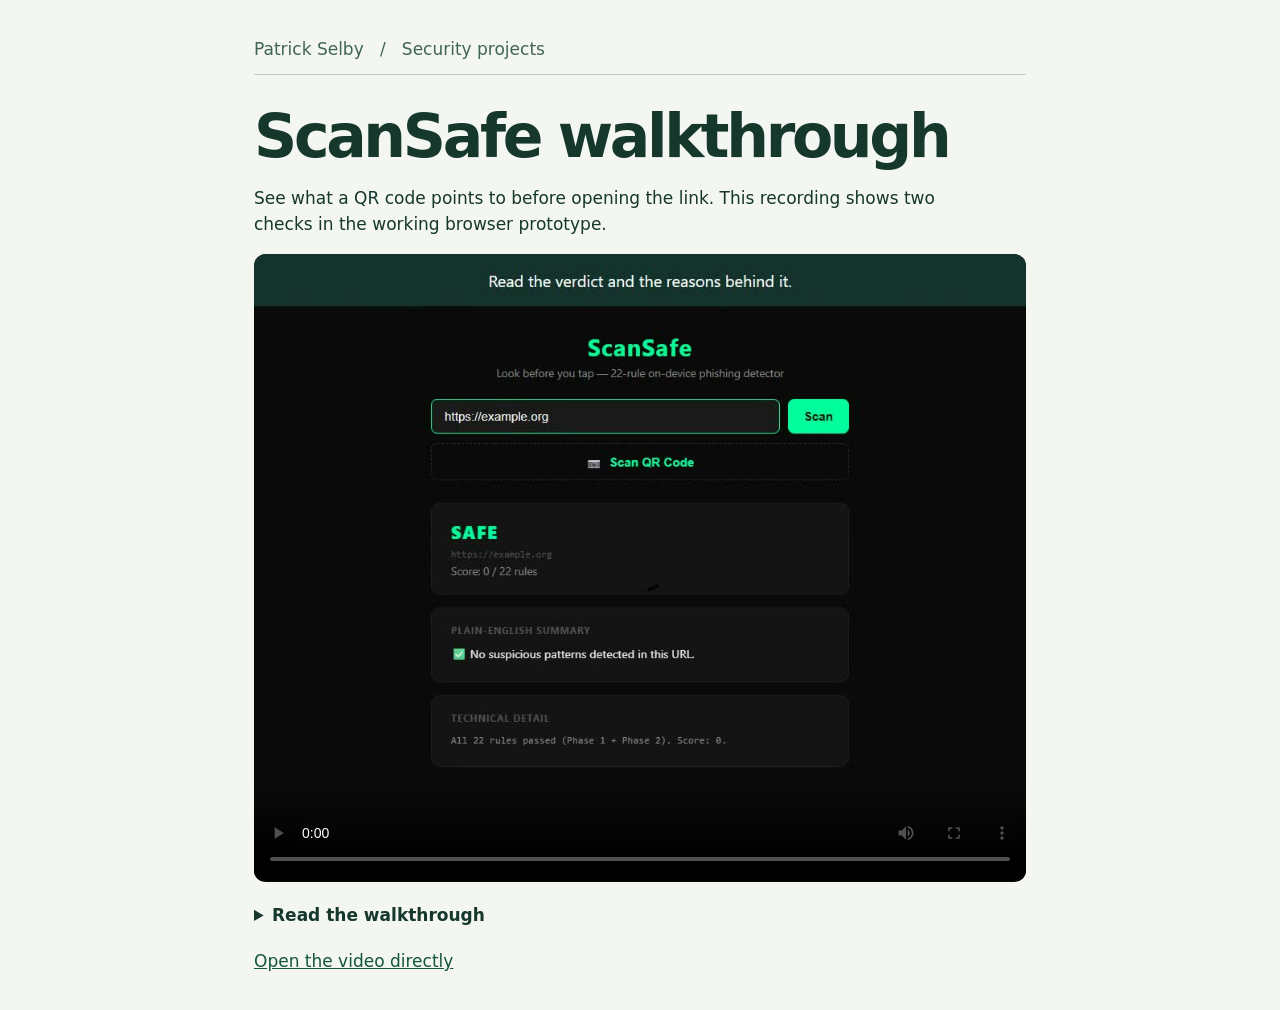
==== index.html @ 38a3c348 "Publish recorded ScanSafe browser walkthrough" ====
<!doctype html>
<html lang="en"><meta charset="utf-8"><meta name="viewport" content="width=device-width,initial-scale=1"><title>ScanSafe walkthrough | Patrick Selby</title>
<style>*{box-sizing:border-box}body{margin:0;background:#f3f6f1;color:#15372c;font:17px/1.55 Inter,system-ui,sans-serif}main{max-width:900px;margin:auto;padding:36px 5vw}header{border-bottom:1px solid #bdcdc1;padding-bottom:12px;color:#406553}h1{font-size:clamp(34px,6vw,60px);line-height:1.04;letter-spacing:-.055em;margin:30px 0 12px}p{max-width:65ch}video{display:block;width:100%;max-height:70vh;background:#0a0a0a;border-radius:12px}a{color:#14563c}summary{cursor:pointer;font-weight:650}details{margin:20px 0}</style>
<main><header>Patrick Selby &nbsp; / &nbsp; Security projects</header><h1>ScanSafe walkthrough</h1><p>See what a QR code points to before opening the link. This recording shows two checks in the working browser prototype.</p><video controls playsinline preload="metadata" poster="preview.jpg" aria-label="Captioned ScanSafe screen recording"><source src="scansafe.mp4" type="video/mp4"></video><details><summary>Read the walkthrough</summary><ol><li>Type https://example.org and select Scan. ScanSafe scores it 0 and reports that its rules found no suspicious patterns.</li><li>Select Scan QR Code. A simulated camera presents a test QR code to the browser. ScanSafe decodes the link and checks it automatically.</li><li>The second result is HIGH RISK, with a score of 8. The findings include an unencrypted HTTP link, a numeric IP address and the word “login” in the path. These are warning signs. The score alone cannot establish whether a site is malicious.</li></ol></details><a href="scansafe.mp4">Open the video directly</a></main></html>
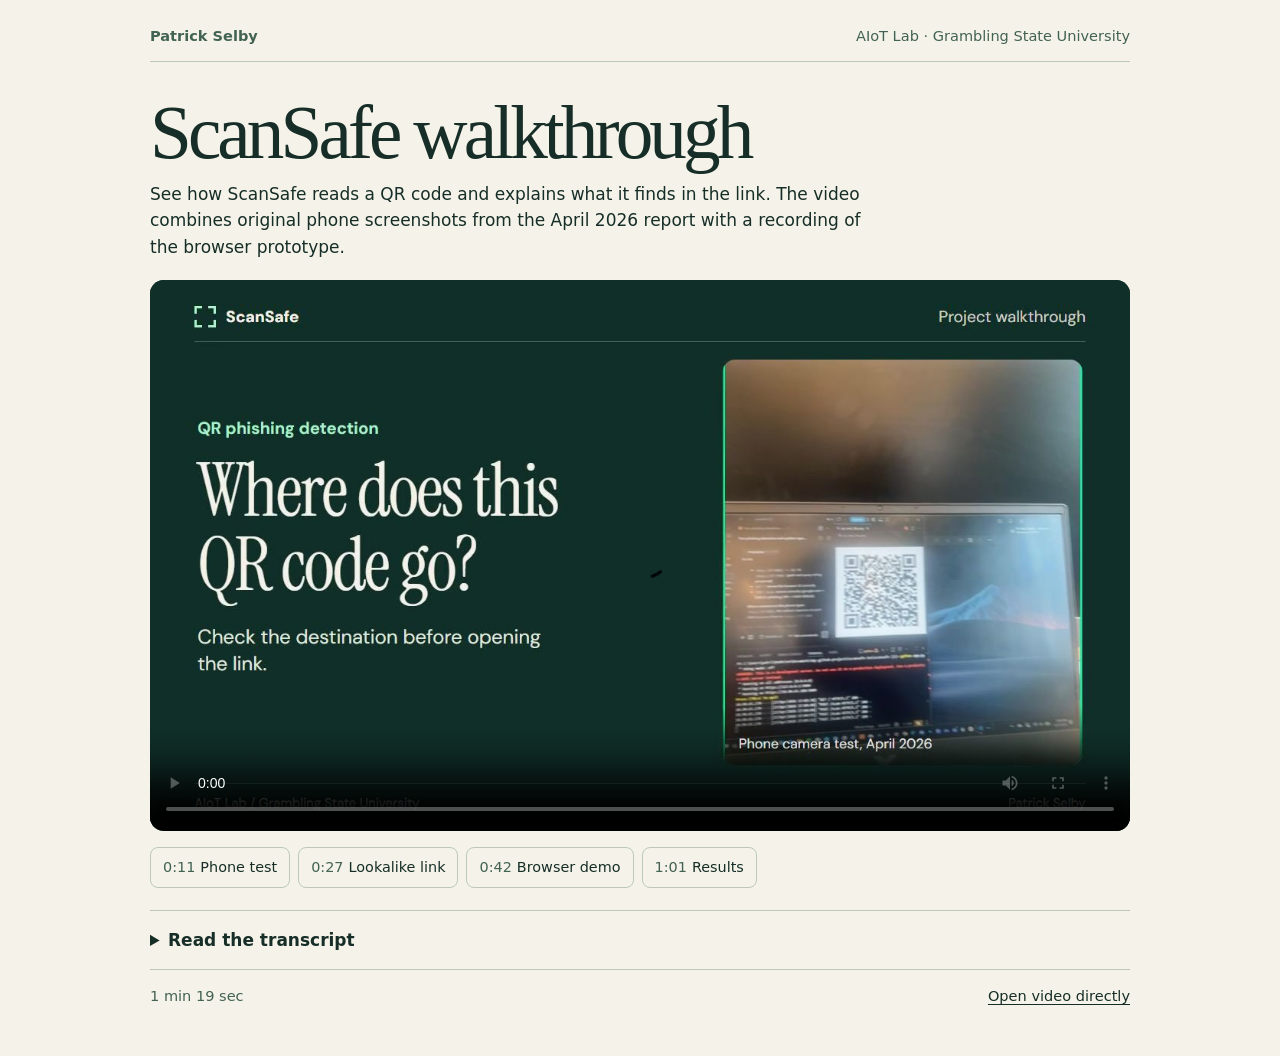
==== commit a658052b: "Show original ScanSafe research photos in the narrated walkthrough" ====
--- a/index.html
+++ b/index.html
@@ -1,4 +1,41 @@
 <!doctype html>
-<html lang="en"><meta charset="utf-8"><meta name="viewport" content="width=device-width,initial-scale=1"><title>ScanSafe walkthrough | Patrick Selby</title>
-<style>*{box-sizing:border-box}body{margin:0;background:#f3f6f1;color:#15372c;font:17px/1.55 Inter,system-ui,sans-serif}main{max-width:900px;margin:auto;padding:36px 5vw}header{border-bottom:1px solid #bdcdc1;padding-bottom:12px;color:#406553}h1{font-size:clamp(34px,6vw,60px);line-height:1.04;letter-spacing:-.055em;margin:30px 0 12px}p{max-width:65ch}video{display:block;width:100%;max-height:70vh;background:#0a0a0a;border-radius:12px}a{color:#14563c}summary{cursor:pointer;font-weight:650}details{margin:20px 0}</style>
-<main><header>Patrick Selby &nbsp; / &nbsp; Security projects</header><h1>ScanSafe walkthrough</h1><p>See what a QR code points to before opening the link. This recording shows two checks in the working browser prototype.</p><video controls playsinline preload="metadata" poster="preview.jpg" aria-label="Captioned ScanSafe screen recording"><source src="scansafe.mp4" type="video/mp4"></video><details><summary>Read the walkthrough</summary><ol><li>Type https://example.org and select Scan. ScanSafe scores it 0 and reports that its rules found no suspicious patterns.</li><li>Select Scan QR Code. A simulated camera presents a test QR code to the browser. ScanSafe decodes the link and checks it automatically.</li><li>The second result is HIGH RISK, with a score of 8. The findings include an unencrypted HTTP link, a numeric IP address and the word “login” in the path. These are warning signs. The score alone cannot establish whether a site is malicious.</li></ol></details><a href="scansafe.mp4">Open the video directly</a></main></html>
+<html lang="en">
+<head>
+<meta charset="utf-8">
+<meta name="viewport" content="width=device-width, initial-scale=1">
+<meta name="theme-color" content="#f5f3e9">
+<meta name="description" content="Watch Patrick Selby test ScanSafe, a QR link checker, in the lab and in the browser.">
+<title>ScanSafe walkthrough | Patrick Selby</title>
+<style>
+:root{color-scheme:light;--paper:#f5f3e9;--ink:#162e27;--muted:#426253;--rule:#bcc9ba}
+*{box-sizing:border-box}body{margin:0;background:var(--paper);color:var(--ink);font:17px/1.55 "Segoe UI",system-ui,sans-serif}
+main{width:min(100% - 36px,980px);margin:auto;padding:25px 0 48px}header,footer{display:flex;justify-content:space-between;gap:15px;color:var(--muted);font-size:.91rem}header{border-bottom:1px solid var(--rule);padding-bottom:13px}
+h1{font:normal clamp(2.45rem,6.5vw,4.7rem)/1.03 Georgia,serif;letter-spacing:-.052em;margin:32px 0 10px}p{max-width:66ch;margin:0 0 20px}video{width:100%;aspect-ratio:16/9;height:auto;background:#102f28;border-radius:14px;display:block}a{color:var(--ink);text-underline-offset:3px}
+nav{display:flex;gap:8px;flex-wrap:wrap;margin:16px 0 22px}button{cursor:pointer;border:1px solid var(--rule);border-radius:8px;background:transparent;color:var(--ink);padding:8px 12px;font:inherit;font-size:.9rem}button:hover,button:focus-visible{background:#dce8d9}button time{color:var(--muted);font-variant-numeric:tabular-nums;margin-right:.35em}summary{cursor:pointer;font-weight:650}details{border-top:1px solid var(--rule);padding:16px 0}details p{margin:12px 0 0}footer{border-top:1px solid var(--rule);padding-top:15px}::cue{font-family:system-ui,sans-serif}
+@media(max-width:520px){main{width:calc(100% - 24px);padding-top:16px}h1{margin-top:22px}header{flex-wrap:wrap;font-size:.82rem}video{border-radius:8px}nav{gap:6px}button{padding:8px}}
+</style>
+</head><body><main>
+<header><strong>Patrick Selby</strong><span>AIoT Lab · Grambling State University</span></header>
+<h1>ScanSafe walkthrough</h1>
+<p>See how ScanSafe reads a QR code and explains what it finds in the link. The video combines original phone screenshots from the April 2026 report with a recording of the browser prototype.</p>
+<video id="film" controls playsinline preload="metadata" poster="preview.jpg?v=2" aria-label="ScanSafe research and browser walkthrough"><source src="scansafe.mp4?v=2" type="video/mp4"><track kind="captions" src="captions.vtt" srclang="en" label="English"><a href="scansafe.mp4?v=2">Watch the MP4</a></video>
+<nav id="chapters" aria-label="Video chapters" hidden></nav>
+<details><summary>Read the transcript</summary>
+<p>A phone camera can read this QR code. But should you open the link? Patrick Selby built ScanSafe at Grambling State University to show what&#x27;s inside a code before you tap.</p>
+<p>These are pictures Patrick took during testing. On the phone, ScanSafe reads a code displayed on his laptop. The result lists three clues, including an unencrypted connection and the word verify in the link. Together, the rules give it a score of six.</p>
+<p>Patrick also tested links by hand. The Google address scored zero. Look closely at the second address. The last character in the brand name is a one, where you would expect the letter L. The lookalike and the login path raised its score to five.</p>
+<p>In the working prototype, enter a link and select Scan. The first link scores zero. Next, the simulated camera presents a test code. ScanSafe reads the address and scores it eight. The findings explain why.</p>
+<p>In the April report, Patrick tested twenty-eight links. Of twelve clearly phishing links, eleven received the high-risk verdict. A convincing phishing page can still have an ordinary-looking address. A low score only tells you the rules found few warning signs in the address itself.</p>
+</details><footer><span>1 min 19 sec</span><a href="scansafe.mp4?v=2">Open video directly</a></footer>
+</main><script>
+const film=document.getElementById('film');
+const chapters=document.getElementById('chapters');
+for(const [seconds,time,name] of [[10.96,'0:11','Phone test'],[27.2,'0:27','Lookalike link'],[42.4,'0:42','Browser demo'],[61,'1:01','Results']]){
+  const button=document.createElement('button');button.type='button';
+  const stamp=document.createElement('time');stamp.textContent=time;
+  button.append(stamp,document.createTextNode(name));
+  button.addEventListener('click',()=>{film.currentTime=seconds;film.play().catch(()=>film.focus());});
+  chapters.append(button);
+}
+chapters.hidden=false;
+</script></body></html>
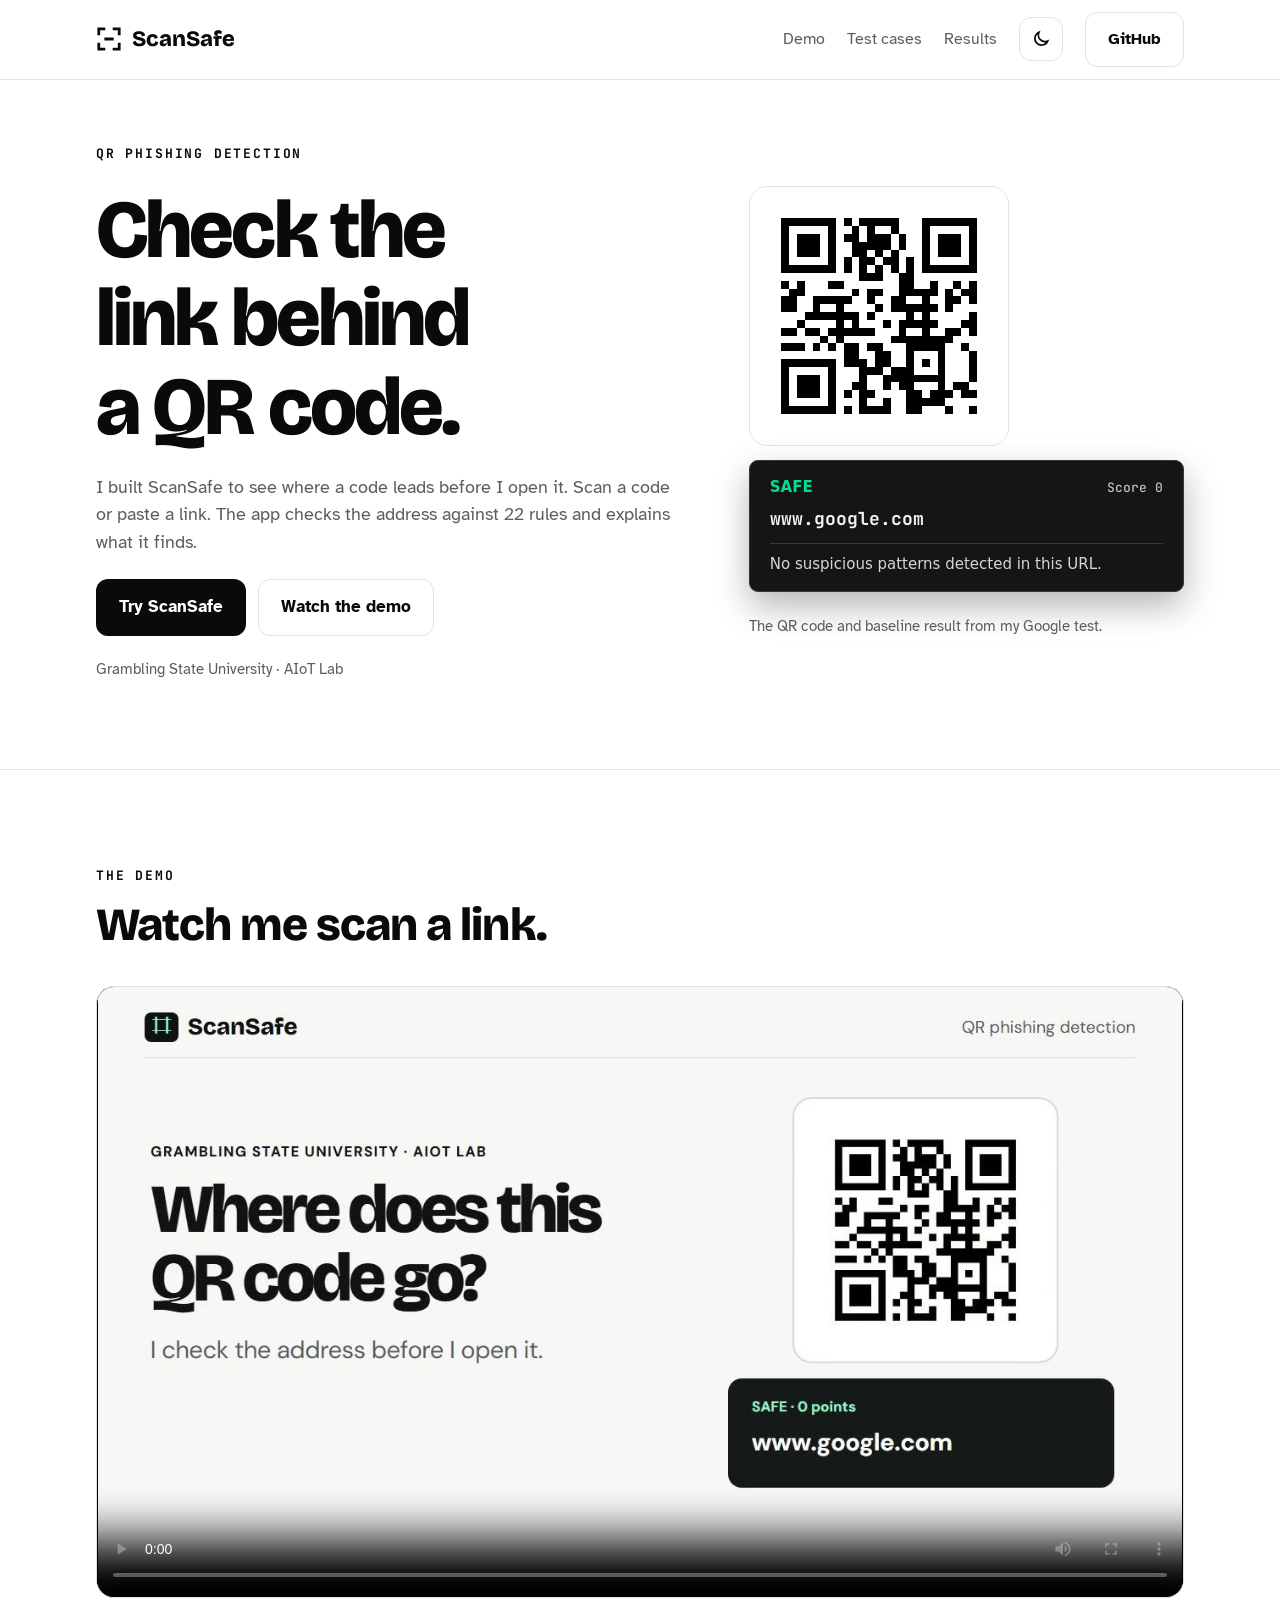
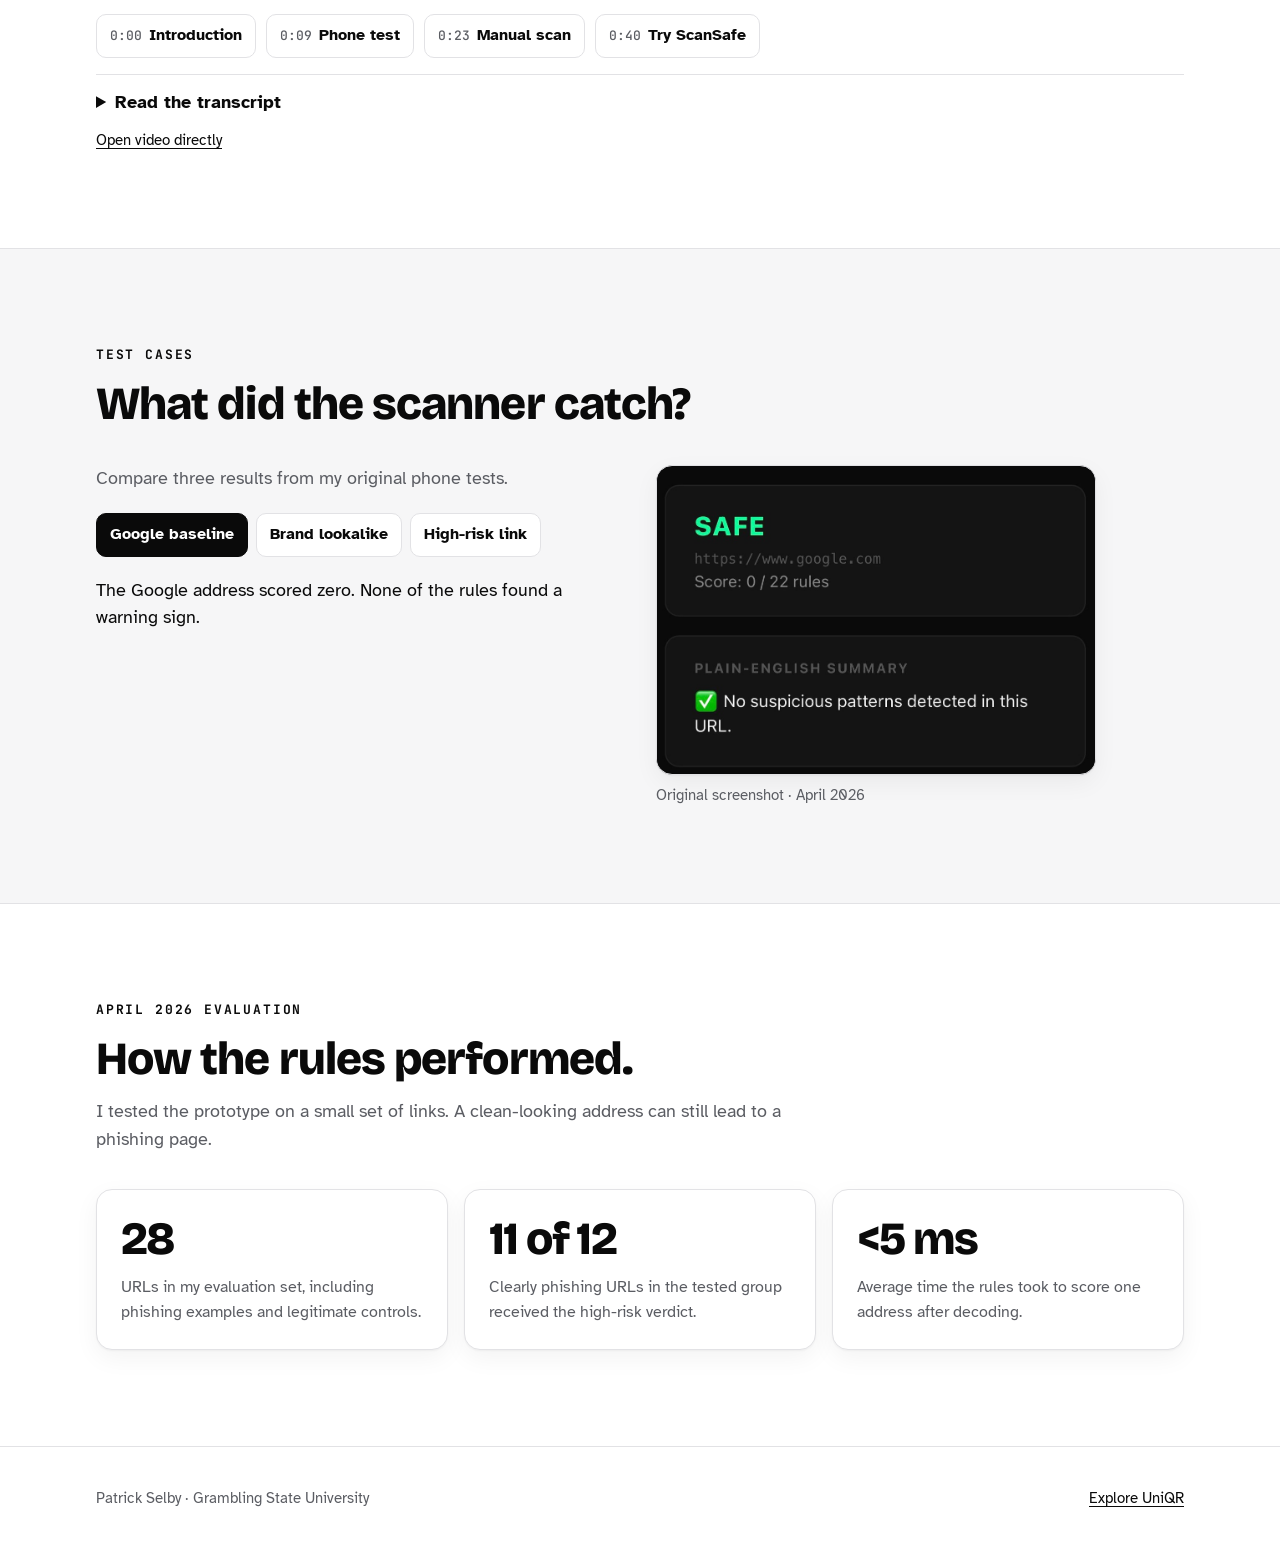
==== commit 2371fbb4: "Launch the browser scanner with a first-person animated walkthrough" ====
--- a/index.html
+++ b/index.html
@@ -1,41 +1,44 @@
 <!doctype html>
 <html lang="en">
 <head>
-<meta charset="utf-8">
-<meta name="viewport" content="width=device-width, initial-scale=1">
-<meta name="theme-color" content="#f5f3e9">
-<meta name="description" content="Watch Patrick Selby test ScanSafe, a QR link checker, in the lab and in the browser.">
-<title>ScanSafe walkthrough | Patrick Selby</title>
-<style>
-:root{color-scheme:light;--paper:#f5f3e9;--ink:#162e27;--muted:#426253;--rule:#bcc9ba}
-*{box-sizing:border-box}body{margin:0;background:var(--paper);color:var(--ink);font:17px/1.55 "Segoe UI",system-ui,sans-serif}
-main{width:min(100% - 36px,980px);margin:auto;padding:25px 0 48px}header,footer{display:flex;justify-content:space-between;gap:15px;color:var(--muted);font-size:.91rem}header{border-bottom:1px solid var(--rule);padding-bottom:13px}
-h1{font:normal clamp(2.45rem,6.5vw,4.7rem)/1.03 Georgia,serif;letter-spacing:-.052em;margin:32px 0 10px}p{max-width:66ch;margin:0 0 20px}video{width:100%;aspect-ratio:16/9;height:auto;background:#102f28;border-radius:14px;display:block}a{color:var(--ink);text-underline-offset:3px}
-nav{display:flex;gap:8px;flex-wrap:wrap;margin:16px 0 22px}button{cursor:pointer;border:1px solid var(--rule);border-radius:8px;background:transparent;color:var(--ink);padding:8px 12px;font:inherit;font-size:.9rem}button:hover,button:focus-visible{background:#dce8d9}button time{color:var(--muted);font-variant-numeric:tabular-nums;margin-right:.35em}summary{cursor:pointer;font-weight:650}details{border-top:1px solid var(--rule);padding:16px 0}details p{margin:12px 0 0}footer{border-top:1px solid var(--rule);padding-top:15px}::cue{font-family:system-ui,sans-serif}
-@media(max-width:520px){main{width:calc(100% - 24px);padding-top:16px}h1{margin-top:22px}header{flex-wrap:wrap;font-size:.82rem}video{border-radius:8px}nav{gap:6px}button{padding:8px}}
-</style>
-</head><body><main>
-<header><strong>Patrick Selby</strong><span>AIoT Lab · Grambling State University</span></header>
-<h1>ScanSafe walkthrough</h1>
-<p>See how ScanSafe reads a QR code and explains what it finds in the link. The video combines original phone screenshots from the April 2026 report with a recording of the browser prototype.</p>
-<video id="film" controls playsinline preload="metadata" poster="preview.jpg?v=2" aria-label="ScanSafe research and browser walkthrough"><source src="scansafe.mp4?v=2" type="video/mp4"><track kind="captions" src="captions.vtt" srclang="en" label="English"><a href="scansafe.mp4?v=2">Watch the MP4</a></video>
-<nav id="chapters" aria-label="Video chapters" hidden></nav>
-<details><summary>Read the transcript</summary>
-<p>A phone camera can read this QR code. But should you open the link? Patrick Selby built ScanSafe at Grambling State University to show what&#x27;s inside a code before you tap.</p>
-<p>These are pictures Patrick took during testing. On the phone, ScanSafe reads a code displayed on his laptop. The result lists three clues, including an unencrypted connection and the word verify in the link. Together, the rules give it a score of six.</p>
-<p>Patrick also tested links by hand. The Google address scored zero. Look closely at the second address. The last character in the brand name is a one, where you would expect the letter L. The lookalike and the login path raised its score to five.</p>
-<p>In the working prototype, enter a link and select Scan. The first link scores zero. Next, the simulated camera presents a test code. ScanSafe reads the address and scores it eight. The findings explain why.</p>
-<p>In the April report, Patrick tested twenty-eight links. Of twelve clearly phishing links, eleven received the high-risk verdict. A convincing phishing page can still have an ordinary-looking address. A low score only tells you the rules found few warning signs in the address itself.</p>
-</details><footer><span>1 min 19 sec</span><a href="scansafe.mp4?v=2">Open video directly</a></footer>
-</main><script>
-const film=document.getElementById('film');
-const chapters=document.getElementById('chapters');
-for(const [seconds,time,name] of [[10.96,'0:11','Phone test'],[27.2,'0:27','Lookalike link'],[42.4,'0:42','Browser demo'],[61,'1:01','Results']]){
-  const button=document.createElement('button');button.type='button';
-  const stamp=document.createElement('time');stamp.textContent=time;
-  button.append(stamp,document.createTextNode(name));
-  button.addEventListener('click',()=>{film.currentTime=seconds;film.play().catch(()=>film.focus());});
-  chapters.append(button);
-}
-chapters.hidden=false;
-</script></body></html>
+<meta charset="utf-8"><meta name="viewport" content="width=device-width, initial-scale=1, viewport-fit=cover">
+<meta name="description" content="Scan a QR code or paste a link with ScanSafe. Try the live scanner and watch how its 22 rules explain the result.">
+<title>ScanSafe | Check a QR link</title>
+<link rel="preconnect" href="https://fonts.googleapis.com"><link rel="preconnect" href="https://fonts.gstatic.com" crossorigin>
+<link rel="stylesheet" href="https://fonts.googleapis.com/css2?family=Bricolage+Grotesque:opsz,wght@12..96,500;12..96,700;12..96,800&amp;family=Atkinson+Hyperlegible:wght@400;700&amp;family=JetBrains+Mono:wght@500;700&amp;display=swap">
+<link rel="stylesheet" href="site.css"><script src="theme.js" defer></script><script src="page.js" defer></script>
+</head>
+<body>
+<a class="skip" href="#main">Skip to content</a>
+<nav class="topbar" aria-label="Main navigation"><div class="wrap">
+<a class="brand" href="#top" aria-label="ScanSafe home"><svg aria-hidden="true" viewBox="0 0 28 28" fill="none" stroke="currentColor" stroke-width="3"><path d="M3 10V3h7m8 0h7v7m0 8v7h-7m-8 0H3v-7M9 14h10"/></svg>ScanSafe</a>
+<div class="navlinks"><a class="wide" href="#walkthrough">Demo</a><a class="wide" href="#examples">Test cases</a><a class="wide" href="#results">Results</a>
+<button type="button" class="theme" id="theme" aria-label="Switch to dark mode" hidden><svg viewBox="0 0 24 24" fill="none" stroke="currentColor" stroke-width="2" stroke-linecap="round" aria-hidden="true"><path id="theme-icon" d="M20 14.5A8 8 0 0 1 9.5 4 8 8 0 1 0 20 14.5Z"/></svg></button>
+<a class="btn ghost" href="https://github.com/pat-selby/scan-safe">GitHub</a></div></div></nav>
+<main id="main"><header class="hero" id="top"><div class="wrap">
+<div class="copy"><span class="eyebrow">QR phishing detection</span><h1>Check the link behind a QR code.</h1>
+<p class="lede">I built ScanSafe to see where a code leads before I open it. Scan a code or paste a link. The app checks the address against 22 rules and explains what it finds.</p>
+<div class="actions"><a class="btn primary" href="try/">Try ScanSafe</a><a class="btn ghost" id="watch" href="#walkthrough">Watch the demo</a></div><p class="credit">Grambling State University · AIoT Lab</p></div>
+<figure class="scanbox"><img class="qrframe" src="images/google-test-qr.png" width="330" height="330" alt="Test QR code encoding https://www.google.com">
+<div class="verdict"><div class="verdict-head"><b>SAFE</b><span>Score 0</span></div><code>www.google.com</code><p>No suspicious patterns detected in this URL.</p></div>
+<figcaption class="hint">The QR code and baseline result from my Google test.</figcaption></figure>
+</div></header>
+<section id="walkthrough"><div class="wrap"><div class="head"><span class="eyebrow">The demo</span><h2>Watch me scan a link.</h2></div>
+<div class="player"><video id="film" controls playsinline preload="metadata" poster="preview.jpg?v=3" aria-label="First-person ScanSafe walkthrough"><source src="scansafe.mp4?v=3" type="video/mp4"><track kind="captions" src="captions.vtt?v=3" srclang="en" label="English"><a href="scansafe.mp4?v=3">Open the video</a></video></div>
+<div class="chapters" id="chapters" aria-label="Video chapters" hidden><button type="button" class="chapter" data-seconds="0"><time>0:00</time>Introduction</button>
+<button type="button" class="chapter" data-seconds="9.4"><time>0:09</time>Phone test</button>
+<button type="button" class="chapter" data-seconds="23.76"><time>0:23</time>Manual scan</button>
+<button type="button" class="chapter" data-seconds="40.32"><time>0:40</time>Try ScanSafe</button></div>
+<details><summary>Read the transcript</summary><p>I built ScanSafe because a QR code hides the one thing I want to check first: where the link goes. Let me show you how I use it.</p>
+<p>I open ScanSafe, tap Scan QR Code, and point my camera at the code. Hereâ€™s a photo I took while testing it on my laptop. Once the code is in view, ScanSafe reads the address and shows me what it found.</p>
+<p>I can also paste a link and select Scan. In this test, the Google address scored zero. Look at the other address. What looks like the last letter in PayPal is actually the number one. ScanSafe flagged that, along with the word â€˜loginâ€™ in the link.</p>
+<p>When I get a warning, I read the reasons before deciding what to do. A low score can still miss something. To try it yourself, choose â€˜Try ScanSafeâ€™ on this page and run one of the examples.</p></details>
+<p class="film-note"><a href="scansafe.mp4?v=3">Open video directly</a></p></div></section>
+<section class="band" id="examples"><div class="wrap"><div class="head"><span class="eyebrow">Test cases</span><h2>What did the scanner catch?</h2></div>
+<div class="examples"><div><p class="lede">Compare three results from my original phone tests.</p><div class="choices" id="sample-options" role="group" aria-label="Choose a test result" hidden><button class="choice" type="button" data-sample="baseline" aria-pressed="true">Google baseline</button><button class="choice" type="button" data-sample="lookalike" aria-pressed="false">Brand lookalike</button><button class="choice" type="button" data-sample="warning" aria-pressed="false">High-risk link</button></div>
+<p id="sample-copy" class="sample-copy" aria-live="polite">The Google address scored zero. None of the rules found a warning sign.</p></div>
+<figure class="capture"><img id="sample-image" src="images/baseline.jpg" alt="Phone screenshot of the Google baseline with a SAFE verdict and score 0." loading="lazy"><figcaption>Original screenshot · April 2026</figcaption></figure></div></div></section>
+<section id="results"><div class="wrap"><div class="head"><span class="eyebrow">April 2026 evaluation</span><h2>How the rules performed.</h2><p class="lede">I tested the prototype on a small set of links. A clean-looking address can still lead to a phishing page.</p></div>
+<div class="numbers"><article class="num"><strong>28</strong><p>URLs in my evaluation set, including phishing examples and legitimate controls.</p></article><article class="num"><strong>11 of 12</strong><p>Clearly phishing URLs in the tested group received the high-risk verdict.</p></article><article class="num"><strong>&lt;5 ms</strong><p>Average time the rules took to score one address after decoding.</p></article></div></div></section></main>
+<footer><div class="wrap credits"><span>Patrick Selby · Grambling State University</span><a href="https://pat-selby.github.io/uniqr/">Explore UniQR</a></div></footer>
+</body></html>
--- a/site.css
+++ b/site.css
@@ -0,0 +1,107 @@
+:root {
+  color-scheme: light;
+  --bg: #fff; --surface: #fff; --band: #f6f6f7; --sunk: #efeff1; --line: #e2e2e5;
+  --fg: #0a0a0a; --muted: #5b5d63; --accent: #0a0a0a; --accent-ink: #fff;
+  --nav: rgba(255,255,255,.82);
+  --shadow: 0 1px 2px rgba(10,10,10,.04), 0 8px 24px rgba(10,10,10,.05);
+  --display: "Bricolage Grotesque", "Segoe UI", system-ui, sans-serif;
+  --body: "Atkinson Hyperlegible", "Segoe UI", system-ui, sans-serif;
+  --mono: "JetBrains Mono", Consolas, monospace;
+}
+@media (prefers-color-scheme: dark) {
+  :root:not([data-theme="light"]) {
+    color-scheme: dark;
+    --bg: #18181b; --surface: #232327; --band: #1f1f23; --sunk: #141416; --line: #34343a;
+    --fg: #f4f4f5; --muted: #b0b0b8; --accent: #f4f4f5; --accent-ink: #18181b;
+    --nav: rgba(24,24,27,.82); --shadow: 0 1px 2px rgba(0,0,0,.3);
+  }
+}
+:root[data-theme="dark"] {
+  color-scheme: dark;
+  --bg: #18181b; --surface: #232327; --band: #1f1f23; --sunk: #141416; --line: #34343a;
+  --fg: #f4f4f5; --muted: #b0b0b8; --accent: #f4f4f5; --accent-ink: #18181b;
+  --nav: rgba(24,24,27,.82); --shadow: 0 1px 2px rgba(0,0,0,.3);
+}
+* { box-sizing: border-box; }
+[hidden] { display: none !important; }
+body { margin: 0; background: var(--bg); color: var(--fg); font: 18px/1.55 var(--body); }
+.wrap { max-width: 1120px; margin: 0 auto; padding-inline: max(16px, env(safe-area-inset-left)) max(16px, env(safe-area-inset-right)); }
+a { color: var(--accent); text-underline-offset: 3px; }
+h1,h2,h3 { margin: 0; font-family: var(--display); line-height: 1.08; text-wrap: balance; }
+h1 { font-size: clamp(42px,7vw,82px); font-weight: 800; letter-spacing: -.035em; }
+h2 { font-size: clamp(30px,4.4vw,46px); font-weight: 800; letter-spacing: -.02em; }
+p,figure { margin: 0; }
+button,input { font: inherit; }
+a:focus-visible,button:focus-visible,summary:focus-visible,input:focus-visible { outline: 3px solid var(--accent); outline-offset: 3px; }
+.skip { position: fixed; top: -100px; left: 12px; z-index: 20; background: var(--surface); padding: 8px 14px; }
+.skip:focus { top: 8px; }
+.topbar { position: sticky; top: 0; z-index: 10; background: var(--nav); backdrop-filter: blur(12px); border-bottom: 1px solid var(--line); padding-top: env(safe-area-inset-top,0px); }
+.topbar .wrap,.navlinks,.brand,.actions,.credits { display: flex; align-items: center; }
+.topbar .wrap { justify-content: space-between; gap: 16px; padding-block: 12px; }
+.navlinks { gap: 22px; }
+.navlinks a { color: var(--muted); text-decoration: none; font-size: 16px; }
+.navlinks a:hover { color: var(--fg); }
+.brand { gap: 10px; font: 800 22px var(--display); text-decoration: none; }
+.brand svg { width: 26px; height: 26px; }
+.theme { display: grid; place-items: center; width: 44px; height: 44px; border-radius: 12px; background: var(--surface); border: 1px solid var(--line); color: var(--fg); cursor: pointer; }
+.theme svg { width: 20px; height: 20px; }
+.btn { display: inline-flex; gap: 10px; align-items: center; justify-content: center; padding: 14px 22px; border-radius: 12px; font: 700 17px/1.55 var(--body); text-decoration: none; border: 1px solid transparent; cursor: pointer; }
+.btn.primary { background: var(--accent); color: var(--accent-ink); }
+.btn.ghost { border-color: var(--line); background: var(--surface); color: var(--fg); }
+.btn:hover { filter: brightness(.94); }
+.eyebrow { font: 700 13px/1.55 var(--mono); text-transform: uppercase; letter-spacing: .14em; }
+.lede { max-width: 60ch; color: var(--muted); }
+.hero { padding-block: clamp(28px,6vw,64px) clamp(56px,8vw,88px); }
+.hero .wrap { display: grid; grid-template-columns: 1.15fr .85fr; align-items: center; gap: clamp(28px,5vw,64px); }
+.copy { display: grid; gap: 22px; min-width: 0; }
+.actions { flex-wrap: wrap; gap: 12px; }
+.credit,.hint,.film-note,figcaption { color: var(--muted); font-size: 15px; }
+.scanbox { display: grid; justify-items: start; min-width: 0; gap: 14px; }
+.qrframe { display: block; width: min(260px,100%); height: auto; border-radius: 18px; border: 1px solid var(--line); background: white; image-rendering: pixelated; }
+.verdict { width: min(100%,440px); border-radius: 9px; border: 1px solid #343638; box-shadow: 0 14px 34px rgba(5,10,20,.3); padding: 16px 20px; background: #151515; color: #f2f2f2; font: 16px/1.4 "Segoe UI",system-ui,sans-serif; }
+.verdict-head { display: flex; align-items: center; justify-content: space-between; gap: 12px; }
+.verdict-head b { color: #00de95; font-size: 15px; }
+.verdict-head span { color: #b9bec0; font: 500 13px var(--mono); }
+.verdict code { display: block; margin-block: 8px 12px; font: 700 18px/1.4 var(--mono); overflow-wrap: anywhere; }
+.verdict p { border-top: 1px solid #373737; padding-top: 10px; color: #d4d7d8; font-size: 15px; }
+@media (prefers-reduced-motion: no-preference) {
+  .verdict { animation: appear .4s .25s ease-out backwards; }
+  @keyframes appear { from { opacity: 0; transform: translateY(12px); } }
+}
+section { padding-block: clamp(56px,8vw,96px); border-top: 1px solid var(--line); }
+#top,section,#film { scroll-margin-top: 90px; }
+.band { background: var(--band); }
+.head { display: grid; gap: 14px; margin-bottom: 36px; }
+.player { aspect-ratio: 16/9; border-radius: 18px; overflow: hidden; border: 1px solid var(--line); background: #000; }
+video { width: 100%; height: 100%; display: block; }
+::cue { font-family: system-ui,sans-serif; }
+.chapters { display: flex; gap: 10px; flex-wrap: wrap; margin-block: 16px; }
+.chapter,.choice { background: var(--surface); color: var(--fg); border: 1px solid var(--line); border-radius: 10px; padding: 9px 13px; min-height: 44px; font: 700 16px/1.45 var(--body); cursor: pointer; }
+.chapter:hover,.choice:hover { background: var(--sunk); }
+.chapter time { font: 500 13px var(--mono); color: var(--muted); margin-right: 7px; }
+details { border-top: 1px solid var(--line); padding-top: 14px; }
+summary { cursor: pointer; font-weight: 700; }
+details p { margin-top: 12px; max-width: 70ch; }
+.film-note { margin-top: 12px; }
+.examples { display: grid; grid-template-columns: 1fr 1fr; align-items: start; gap: 32px; }
+.choices { display: flex; flex-wrap: wrap; gap: 8px; margin-block: 20px; }
+.choice[aria-pressed="true"] { color: var(--accent-ink); background: var(--accent); border-color: var(--accent); }
+.sample-copy { max-width: 50ch; }
+.capture img { display: block; width: 100%; max-width: 440px; height: 310px; object-fit: contain; background: #0a0a0a; border: 1px solid var(--line); border-radius: 16px; box-shadow: var(--shadow); }
+figcaption { margin-top: 9px; }
+.numbers { display: grid; grid-template-columns: repeat(3,minmax(0,1fr)); gap: 16px; }
+.num { padding: 24px; border: 1px solid var(--line); border-radius: 16px; box-shadow: var(--shadow); background: var(--surface); }
+.num strong { display: block; font: 800 clamp(32px,4vw,46px)/1.1 var(--display); letter-spacing: -.035em; margin-bottom: 10px; }
+.num p { color: var(--muted); font-size: 16px; }
+footer { padding-block: 40px; border-top: 1px solid var(--line); color: var(--muted); font-size: 15px; }
+.credits { justify-content: space-between; flex-wrap: wrap; gap: 12px; }
+@media (max-width: 860px) {
+  .hero .wrap,.examples,.numbers { grid-template-columns: 1fr; }
+  .navlinks .wide { display: none; }
+}
+@media (max-width: 400px) {
+  .navlinks { gap: 10px; }
+  .navlinks .btn { padding-inline: 14px; }
+  .capture img { height: auto; }
+}
+
